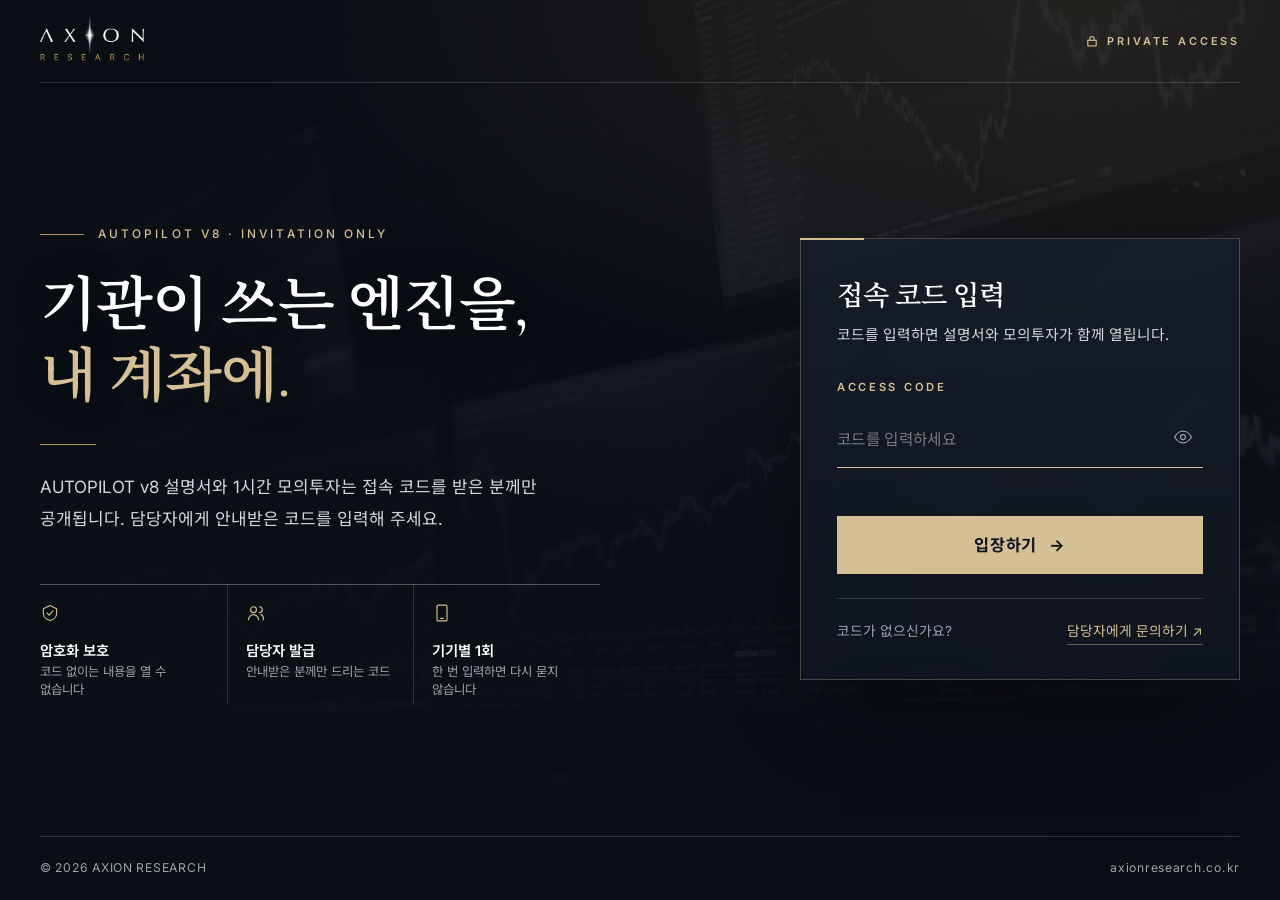
==== autopilot/index.html @ f3c70c50 "AUTOPILOT: v8 설명서 + 1시간 모의투자 페이지 추가 (/autopilot, 접속 코드 암호화) - /autopilot: AUTOPILOT v8 설명서 - /autopi" ====
<!doctype html>
<html lang="ko">
<head>
<meta charset="utf-8">
<meta name="viewport" content="width=device-width,initial-scale=1,viewport-fit=cover">
<meta name="robots" content="noindex, nofollow">
<meta name="theme-color" content="#0a0e15">
<title>AUTOPILOT v8 · AXION RESEARCH</title>
<link rel="icon" href="https://axionresearch.co.kr/favicon-32.png?v=2" type="image/png">
<link rel="apple-touch-icon" href="https://axionresearch.co.kr/apple-touch-icon.png?v=2">
<link rel="preconnect" href="https://fonts.googleapis.com">
<link rel="preconnect" href="https://fonts.gstatic.com" crossorigin>
<link href="https://fonts.googleapis.com/css2?family=Cormorant+Garamond:wght@500;600&family=Inter:wght@400;500;600;700&family=JetBrains+Mono:wght@500;600&family=Noto+Sans+KR:wght@400;500;600;700&family=Noto+Serif+KR:wght@500;600;700&display=swap" rel="stylesheet">
<style>
/* Entry page for the AUTOPILOT pages, in the AXION homepage hero style: ink,
   a black-and-white trading-room photo, champagne gold, serif headline.
   The page behind it is AES-GCM encrypted with a key derived from the code. */
#gate{--ink:#0a0e15;--ink-2:#101620;--gold:#b3925a;--gold-soft:#d5bf95;--fg:#f4f5f7;--fg-2:#d3d8df;--mute:#9aa3b0;--line:rgba(255,255,255,.14);--loss:#ff8a78;--ok:#94d4ac;
  position:fixed;inset:0;z-index:2147483647;overflow-y:auto;overflow-x:hidden;background:var(--ink);color:var(--fg);
  font:16px/1.75 Inter,"Noto Sans KR","Apple SD Gothic Neo",sans-serif;-webkit-font-smoothing:antialiased;word-break:keep-all;font-variant-numeric:lining-nums;
  transition:opacity .6s ease,visibility .6s}
#gate *{box-sizing:border-box;margin:0;padding:0}
#gate.leave{opacity:0;visibility:hidden}

/* backdrop */
#gate .bg{position:fixed;inset:0;background:url('/autopilot/gate-bg.jpg') center/cover no-repeat;filter:grayscale(100%) contrast(1.05);opacity:.32;animation:g-zoom 24s ease-out both}
#gate .veil{position:fixed;inset:0;background:
  radial-gradient(120% 80% at 85% 0%,rgba(179,146,90,.14),transparent 55%),
  linear-gradient(180deg,rgba(10,14,21,.55) 0%,rgba(10,14,21,.35) 35%,rgba(10,14,21,.92) 100%),
  linear-gradient(100deg,rgba(10,14,21,.9) 0%,rgba(10,14,21,.45) 60%,rgba(10,14,21,.2) 100%)}
@keyframes g-zoom{from{transform:scale(1.08)}to{transform:scale(1)}}

/* frame */
#gate .shell{position:relative;min-height:100dvh;display:flex;flex-direction:column;max-width:1240px;margin:0 auto;padding:0 max(20px,env(safe-area-inset-left)) 0 max(20px,env(safe-area-inset-right))}
#gate .top{display:flex;align-items:center;justify-content:space-between;padding:max(env(safe-area-inset-top),18px) 0 18px;border-bottom:1px solid var(--line)}
#gate .top img{display:block;width:104px;height:auto;transform:translateY(-8%)}
#gate .badge{display:inline-flex;align-items:center;gap:8px;font-size:.68rem;font-weight:600;letter-spacing:.26em;color:var(--gold-soft);text-transform:uppercase}
#gate .badge svg{width:14px;height:14px;stroke:currentColor;fill:none;stroke-width:1.6}
#gate .body{flex:1;display:grid;grid-template-columns:minmax(0,1.15fr) minmax(0,440px);gap:72px;align-items:center;padding:64px 0}

/* message */
#gate .k{display:inline-flex;align-items:center;gap:14px;font-size:.74rem;font-weight:500;letter-spacing:.26em;text-transform:uppercase;color:var(--gold-soft)}
#gate .k::before{content:"";width:44px;height:1px;background:var(--gold)}
#gate h1{margin-top:26px;font:600 clamp(2.3rem,4.6vw,3.9rem)/1.22 "Cormorant Garamond","Noto Serif KR",Georgia,serif;letter-spacing:-.015em;font-variant-numeric:lining-nums;color:#fff;text-shadow:0 2px 28px rgba(10,13,18,.6)}
#gate h1 span{color:var(--gold-soft)}
#gate .rule{width:56px;height:1px;background:var(--gold);margin:30px 0 26px}
#gate .lead{max-width:520px;font-size:1.06rem;line-height:1.9;color:var(--fg-2)}
#gate .trust{display:grid;grid-template-columns:repeat(3,minmax(0,1fr));margin-top:48px;border-top:1px solid rgba(255,255,255,.3);max-width:560px}
#gate .trust div{padding:18px 16px 4px 0}
#gate .trust div+div{padding-left:18px;border-left:1px solid var(--line)}
#gate .trust svg{width:20px;height:20px;stroke:var(--gold-soft);fill:none;stroke-width:1.4;stroke-linecap:round;stroke-linejoin:round}
#gate .trust b{display:block;margin-top:10px;font-size:.9rem;font-weight:600;color:#fff;line-height:1.4}
#gate .trust span{display:block;margin-top:2px;font-size:.78rem;color:var(--mute);line-height:1.5}

/* card */
#gate .card{position:relative;background:linear-gradient(180deg,rgba(22,30,43,.82),rgba(16,22,32,.86));border:1px solid rgba(213,191,149,.28);padding:40px 36px 34px;backdrop-filter:blur(14px);-webkit-backdrop-filter:blur(14px);box-shadow:0 40px 90px -40px rgba(0,0,0,.8)}
#gate .card::before{content:"";position:absolute;left:-1px;top:-1px;width:64px;height:2px;background:var(--gold-soft)}
#gate .card h2{font:600 1.7rem/1.3 "Cormorant Garamond","Noto Serif KR",serif;color:#fff}
#gate .card .sub{margin-top:8px;font-size:.92rem;color:var(--fg-2);line-height:1.7}
#gate form{margin-top:30px}
#gate label{display:block;font-size:.7rem;font-weight:600;letter-spacing:.24em;color:var(--gold-soft);text-transform:uppercase}
#gate .field{position:relative;margin-top:10px;border-bottom:1px solid rgba(255,255,255,.35);transition:border-color .25s}
#gate .field::after{content:"";position:absolute;left:0;bottom:-1px;height:1px;width:100%;background:var(--gold-soft);transform:scaleX(0);transform-origin:left;transition:transform .35s ease}
#gate .field:focus-within::after{transform:scaleX(1)}
#gate .field.bad{border-color:var(--loss)}
#gate .field.bad::after{background:var(--loss);transform:scaleX(1)}
#gate input{width:100%;height:60px;padding:0 48px 0 0;border:0;background:transparent;color:#fff;font:600 1.35rem/1 "JetBrains Mono",ui-monospace,Menlo,monospace;letter-spacing:.32em;outline:none;caret-color:var(--gold-soft)}
#gate input::placeholder{font:400 .98rem/1 Inter,"Noto Sans KR",sans-serif;letter-spacing:.02em;color:rgba(255,255,255,.42)}
#gate .eye{position:absolute;right:0;top:50%;transform:translateY(-50%);width:40px;height:40px;display:grid;place-items:center;border:0;background:transparent;color:var(--mute);cursor:pointer}
#gate .eye:hover{color:#fff}
#gate .eye svg{width:20px;height:20px;stroke:currentColor;fill:none;stroke-width:1.5;stroke-linecap:round;stroke-linejoin:round}
#gate .msg{min-height:24px;margin-top:10px;font-size:.88rem;color:var(--loss)}
#gate .go{position:relative;overflow:hidden;margin-top:14px;width:100%;height:58px;display:flex;align-items:center;justify-content:center;gap:12px;border:0;background:var(--gold-soft);color:var(--ink-2);font:700 1.02rem/1 Inter,"Noto Sans KR",sans-serif;letter-spacing:.04em;cursor:pointer;transition:background .25s,color .25s}
#gate .go:hover{background:#e3d3b2}
#gate .go:disabled{cursor:default}
#gate .go .arr{transition:transform .25s}
#gate .go:hover .arr{transform:translateX(4px)}
#gate .go.busy::after{content:"";position:absolute;left:0;bottom:0;height:3px;width:40%;background:var(--ink-2);animation:g-load 1s ease-in-out infinite}
#gate .go.ok{background:var(--ok);color:var(--ink-2)}
@keyframes g-load{0%{transform:translateX(-100%)}100%{transform:translateX(250%)}}
#gate .help{display:flex;justify-content:space-between;gap:12px;flex-wrap:wrap;margin-top:24px;padding-top:20px;border-top:1px solid var(--line);font-size:.86rem;color:var(--mute)}
#gate .help a{color:var(--gold-soft);text-decoration:none;border-bottom:1px solid rgba(213,191,149,.45);padding-bottom:1px}
#gate .help a:hover{color:#fff;border-color:#fff}
#gate .foot{display:flex;justify-content:space-between;gap:12px;flex-wrap:wrap;padding:20px 0 max(env(safe-area-inset-bottom),22px);border-top:1px solid var(--line);font-size:.76rem;letter-spacing:.06em;color:var(--mute)}

/* motion */
#gate .in{opacity:0;transform:translateY(18px);animation:g-in .8s cubic-bezier(.2,.8,.2,1) forwards}
#gate .d1{animation-delay:.05s}#gate .d2{animation-delay:.15s}#gate .d3{animation-delay:.25s}#gate .d4{animation-delay:.35s}#gate .d5{animation-delay:.45s}
@keyframes g-in{to{opacity:1;transform:none}}
#gate .shake{animation:g-shake .42s cubic-bezier(.36,.07,.19,.97)}
@keyframes g-shake{10%,90%{transform:translateX(-1px)}20%,80%{transform:translateX(3px)}30%,50%,70%{transform:translateX(-6px)}40%,60%{transform:translateX(6px)}}
@media (prefers-reduced-motion:reduce){#gate .bg,#gate .in,#gate .shake,#gate .go.busy::after{animation:none}#gate .in{opacity:1;transform:none}}

/* opening an already-unlocked browser: logo splash only */
#gate .splash{position:fixed;inset:0;display:none;flex-direction:column;align-items:center;justify-content:center;gap:22px}
#gate .splash img{width:132px;height:auto}
#gate .splash i{display:block;width:120px;height:1px;background:rgba(213,191,149,.25);position:relative;overflow:hidden}
#gate .splash i::after{content:"";position:absolute;inset:0;width:40%;background:var(--gold-soft);animation:g-load 1.1s ease-in-out infinite}
#gate[data-state="checking"] .shell{display:none}
#gate[data-state="checking"] .splash{display:flex}

@media (max-width:960px){
  /* One column: message, then the code card, then the trust row. */
  #gate .body{display:flex;flex-direction:column;align-items:stretch;gap:0;padding:44px 0 40px}
  #gate .msg-col{display:contents}
  #gate .card{order:5;margin-top:36px;max-width:520px;width:100%}
  #gate .trust{order:6;margin-top:36px}
}
@media (max-width:560px){
  #gate .top img{width:92px}
  #gate .badge{font-size:.62rem;letter-spacing:.18em}
  #gate .body{padding:32px 0 32px}
  #gate h1{font-size:2.15rem;line-height:1.28;margin-top:20px}
  #gate .rule{margin:24px 0 20px}
  #gate .lead{font-size:1rem}
  #gate .card{padding:30px 22px 26px}
  #gate .card h2{font-size:1.5rem}
  #gate input{font-size:1.2rem;letter-spacing:.26em}
  #gate .card{margin-top:30px}
  #gate .trust{margin-top:30px}
  #gate .trust div{padding-right:8px}
  #gate .trust div+div{padding-left:12px}
  #gate .trust b{font-size:.84rem}
  #gate .trust span{font-size:.72rem}
  #gate .k{font-size:.66rem;letter-spacing:.16em;gap:10px}
  #gate .k::before{width:24px}
}
</style>
</head>
<body style="margin:0;background:#0a0e15">
<div id="gate" data-state="checking">
  <div class="bg" aria-hidden="true"></div>
  <div class="veil" aria-hidden="true"></div>

  <div class="splash" role="status" aria-label="불러오는 중">
    <img src="/autopilot/axion-wordmark.png" alt="AXION RESEARCH" width="132" height="58">
    <i aria-hidden="true"></i>
  </div>

  <div class="shell">
    <header class="top in d1">
      <img src="/autopilot/axion-wordmark.png" alt="AXION RESEARCH" width="104" height="46">
      <span class="badge"><svg viewBox="0 0 20 20" aria-hidden="true"><rect x="4" y="9" width="12" height="8"/><path d="M7 9V6.5a3 3 0 0 1 6 0V9"/></svg>Private Access</span>
    </header>

    <main class="body">
      <section class="msg-col">
        <p class="k in d1">AUTOPILOT v8 · Invitation Only</p>
        <h1 class="in d2">기관이 쓰는 엔진을,<br><span>내 계좌에.</span></h1>
        <div class="rule in d3" aria-hidden="true"></div>
        <p class="lead in d3">AUTOPILOT v8 설명서와 1시간 모의투자는 접속 코드를 받은 분께만 공개됩니다. 담당자에게 안내받은 코드를 입력해 주세요.</p>
        <div class="trust in d5">
          <div><svg viewBox="0 0 24 24" aria-hidden="true"><path d="M12 3l8 4v5c0 4.5-3.4 8.2-8 9-4.6-.8-8-4.5-8-9V7z"/><path d="M8.5 12l2.5 2.5 4.5-5"/></svg><b>암호화 보호</b><span>코드 없이는 내용을 열 수 없습니다</span></div>
          <div><svg viewBox="0 0 24 24" aria-hidden="true"><circle cx="9" cy="8" r="3.5"/><path d="M3 20c0-3.3 2.7-6 6-6s6 2.7 6 6"/><path d="M16 4.5a3.5 3.5 0 0 1 0 7M18 14c2 .7 3 2.6 3 6"/></svg><b>담당자 발급</b><span>안내받은 분께만 드리는 코드</span></div>
          <div><svg viewBox="0 0 24 24" aria-hidden="true"><rect x="6" y="2.5" width="12" height="19" rx="1.5"/><path d="M10.5 18.5h3"/></svg><b>기기별 1회</b><span>한 번 입력하면 다시 묻지 않습니다</span></div>
        </div>
      </section>

      <section class="card in d4" aria-labelledby="gate-title">
        <h2 id="gate-title">접속 코드 입력</h2>
        <p class="sub">코드를 입력하면 설명서와 모의투자가 함께 열립니다.</p>
        <form id="gate-form" novalidate>
          <label for="gate-code">Access Code</label>
          <div class="field" id="gate-field">
            <input id="gate-code" type="password" autocomplete="off" autocapitalize="none" autocorrect="off" spellcheck="false" enterkeyhint="go" placeholder="코드를 입력하세요" aria-describedby="gate-err">
            <button type="button" class="eye" id="gate-eye" aria-label="코드 보기" aria-pressed="false">
              <svg viewBox="0 0 24 24" aria-hidden="true"><path d="M2 12s3.6-7 10-7 10 7 10 7-3.6 7-10 7S2 12 2 12z"/><circle cx="12" cy="12" r="3"/></svg>
            </button>
          </div>
          <p class="msg" id="gate-err" role="alert" aria-live="assertive"></p>
          <button type="submit" class="go" id="gate-btn"><span id="gate-btn-t">입장하기</span><span class="arr" aria-hidden="true">→</span></button>
        </form>
        <div class="help"><span>코드가 없으신가요?</span><a href="https://axionresearch.co.kr/#page-contact" target="_blank" rel="noopener">담당자에게 문의하기 ↗</a></div>
      </section>
    </main>

    <footer class="foot"><span>© 2026 AXION RESEARCH</span><span>axionresearch.co.kr</span></footer>
  </div>
</div>
<div id="root"></div>
<script>
(function () {
  var MODE = 'document'          // 'document': replace this page · 'module': run as an app bundle
  var SRC = '/autopilot/manual.enc'            // encrypted payload: 12-byte IV + AES-GCM ciphertext
  var CSS = ''            // stylesheet to load once unlocked (module mode)
  var SALT = 'I9Cs0TnPykfwk7oiEt+r3w=='          // PBKDF2 salt (base64), shared by every AUTOPILOT page
  var ITER = 310000
  var STORE = 'autopilot.key'    // derived key, so the code is asked once per browser

  var gate = document.getElementById('gate')
  var form = document.getElementById('gate-form')
  var field = document.getElementById('gate-field')
  var input = document.getElementById('gate-code')
  var eye = document.getElementById('gate-eye')
  var btn = document.getElementById('gate-btn')
  var btnT = document.getElementById('gate-btn-t')
  var err = document.getElementById('gate-err')
  var payload = null

  function b64(bytes) { var s = ''; for (var i = 0; i < bytes.length; i++) s += String.fromCharCode(bytes[i]); return btoa(s) }
  function unb64(s) { var b = atob(s), u = new Uint8Array(b.length); for (var i = 0; i < b.length; i++) u[i] = b.charCodeAt(i); return u }

  function load() {
    if (!payload) payload = fetch(SRC, { cache: 'no-cache' }).then(function (r) { if (!r.ok) throw new Error('HTTP ' + r.status); return r.arrayBuffer() })
    return payload
  }

  function derive(code) {
    return crypto.subtle.importKey('raw', new TextEncoder().encode(code), 'PBKDF2', false, ['deriveBits']).then(function (base) {
      return crypto.subtle.deriveBits({ name: 'PBKDF2', salt: unb64(SALT), iterations: ITER, hash: 'SHA-256' }, base, 256)
    }).then(function (bits) { return new Uint8Array(bits) })
  }

  function decrypt(raw) {
    return Promise.all([load(), crypto.subtle.importKey('raw', raw, 'AES-GCM', false, ['decrypt'])]).then(function (r) {
      var buf = new Uint8Array(r[0])
      return crypto.subtle.decrypt({ name: 'AES-GCM', iv: buf.slice(0, 12) }, r[1], buf.slice(12))
    })
  }

  function show(plain) {
    if (MODE === 'document') {
      var html = new TextDecoder().decode(plain)
      document.open(); document.write(html); document.close()
      return
    }
    if (CSS) { var l = document.createElement('link'); l.rel = 'stylesheet'; l.href = CSS; document.head.appendChild(l) }
    var s = document.createElement('script')
    s.type = 'module'
    s.src = URL.createObjectURL(new Blob([plain], { type: 'text/javascript' }))
    document.body.appendChild(s)
    document.body.style.background = ''
    gate.classList.add('leave')
    setTimeout(function () { gate.remove() }, 700)
  }

  function ask() {
    gate.setAttribute('data-state', 'ask')
    // Do not pop the keyboard over the page on phones.
    if (window.matchMedia && matchMedia('(pointer:fine)').matches) input.focus()
  }

  function busy(on) {
    btn.disabled = on
    btn.classList.toggle('busy', on)
    btnT.textContent = on ? '확인 중' : '입장하기'
  }

  function fail(text) {
    busy(false)
    err.textContent = text
    field.classList.add('bad')
    input.setAttribute('aria-invalid', 'true')
    field.classList.remove('shake'); void field.offsetWidth; field.classList.add('shake')
    input.select()
  }

  eye.addEventListener('click', function () {
    var visible = input.type === 'text'
    input.type = visible ? 'password' : 'text'
    eye.setAttribute('aria-pressed', String(!visible))
    eye.setAttribute('aria-label', visible ? '코드 보기' : '코드 숨기기')
    input.focus()
  })

  input.addEventListener('input', function () { err.textContent = ''; field.classList.remove('bad'); input.removeAttribute('aria-invalid') })

  form.addEventListener('submit', function (e) {
    e.preventDefault()
    var code = input.value.trim().toLowerCase()
    if (!code) { fail('접속 코드를 입력해 주세요.'); return }
    busy(true)
    err.textContent = ''
    var raw
    derive(code).then(function (k) { raw = k; return decrypt(k) }).then(function (plain) {
      try { localStorage.setItem(STORE, b64(raw)) } catch (_) {}
      btn.classList.remove('busy'); btn.classList.add('ok'); btnT.textContent = '확인되었습니다'
      setTimeout(function () { show(plain) }, 450)
    }, function (e2) {
      if (e2 && e2.name === 'OperationError') fail('코드가 맞지 않습니다. 다시 확인해 주세요.')
      else fail('페이지를 불러오지 못했습니다. 잠시 후 다시 시도해 주세요.')
    })
  })

  if (!window.crypto || !crypto.subtle) { ask(); fail('이 브라우저에서는 열 수 없습니다. 최신 브라우저로 열어 주세요.'); btn.disabled = true; return }

  // Already unlocked in this browser: open straight away behind the logo splash.
  var saved = null
  try { saved = localStorage.getItem(STORE) } catch (_) {}
  if (!saved) return ask()
  decrypt(unb64(saved)).then(show, function () {
    try { localStorage.removeItem(STORE) } catch (_) {}
    ask()
  })
})()
</script>
</body>
</html>
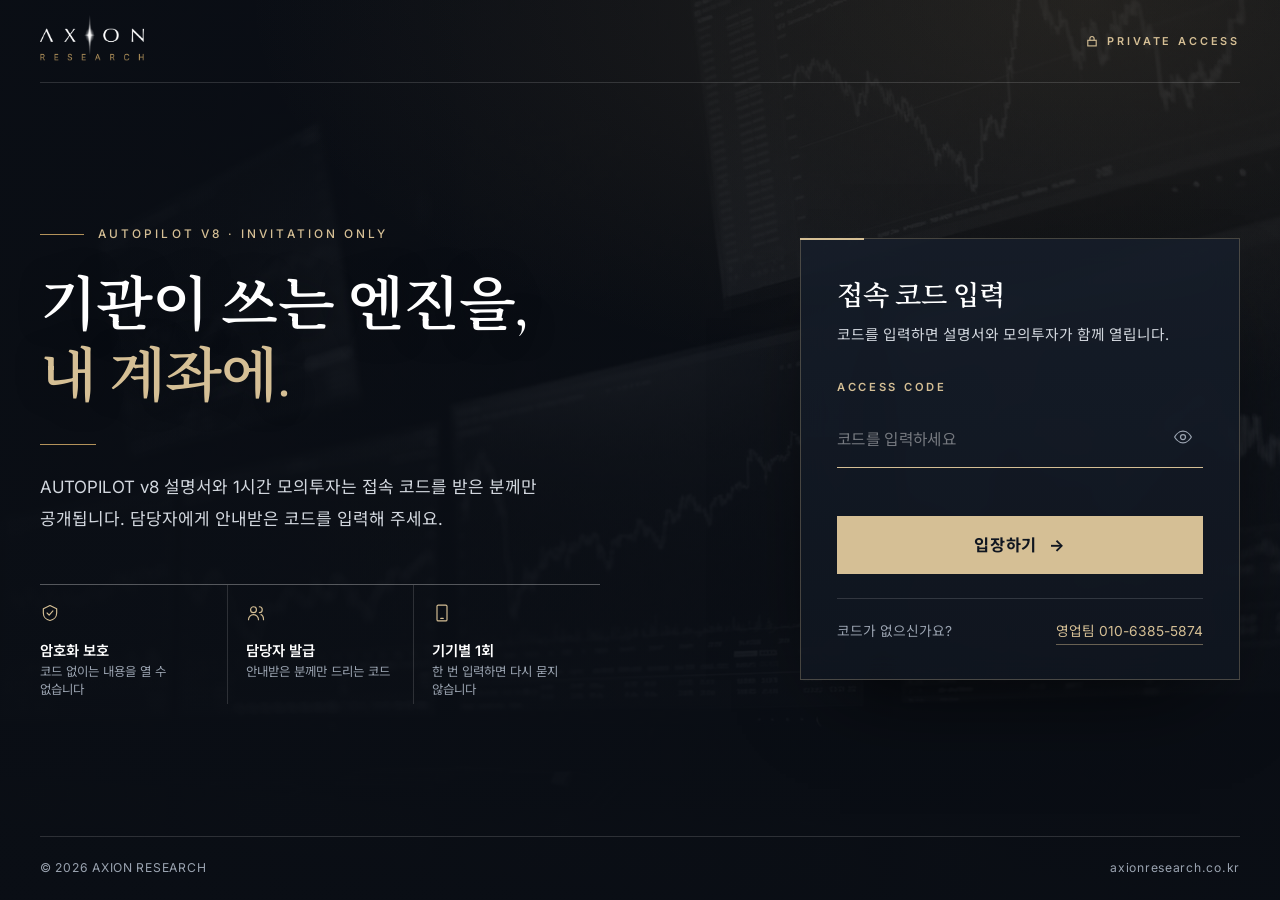
==== commit 412ce3a1: "AUTOPILOT: 결과 페이지 개편 · PC/모바일 별도 레이아웃 · 영업팀 전화 · 설치 가이드 - 결과 페이지: 잉크 상단(결론 · 손익 · 핵심 지표 4칸) + 자산 흐름 " ====
--- a/autopilot/index.html
+++ b/autopilot/index.html
@@ -170,7 +170,7 @@
           <p class="msg" id="gate-err" role="alert" aria-live="assertive"></p>
           <button type="submit" class="go" id="gate-btn"><span id="gate-btn-t">입장하기</span><span class="arr" aria-hidden="true">→</span></button>
         </form>
-        <div class="help"><span>코드가 없으신가요?</span><a href="https://axionresearch.co.kr/#page-contact" target="_blank" rel="noopener">담당자에게 문의하기 ↗</a></div>
+        <div class="help"><span>코드가 없으신가요?</span><a href="tel:01063855874">영업팀 010-6385-5874</a></div>
       </section>
     </main>
 
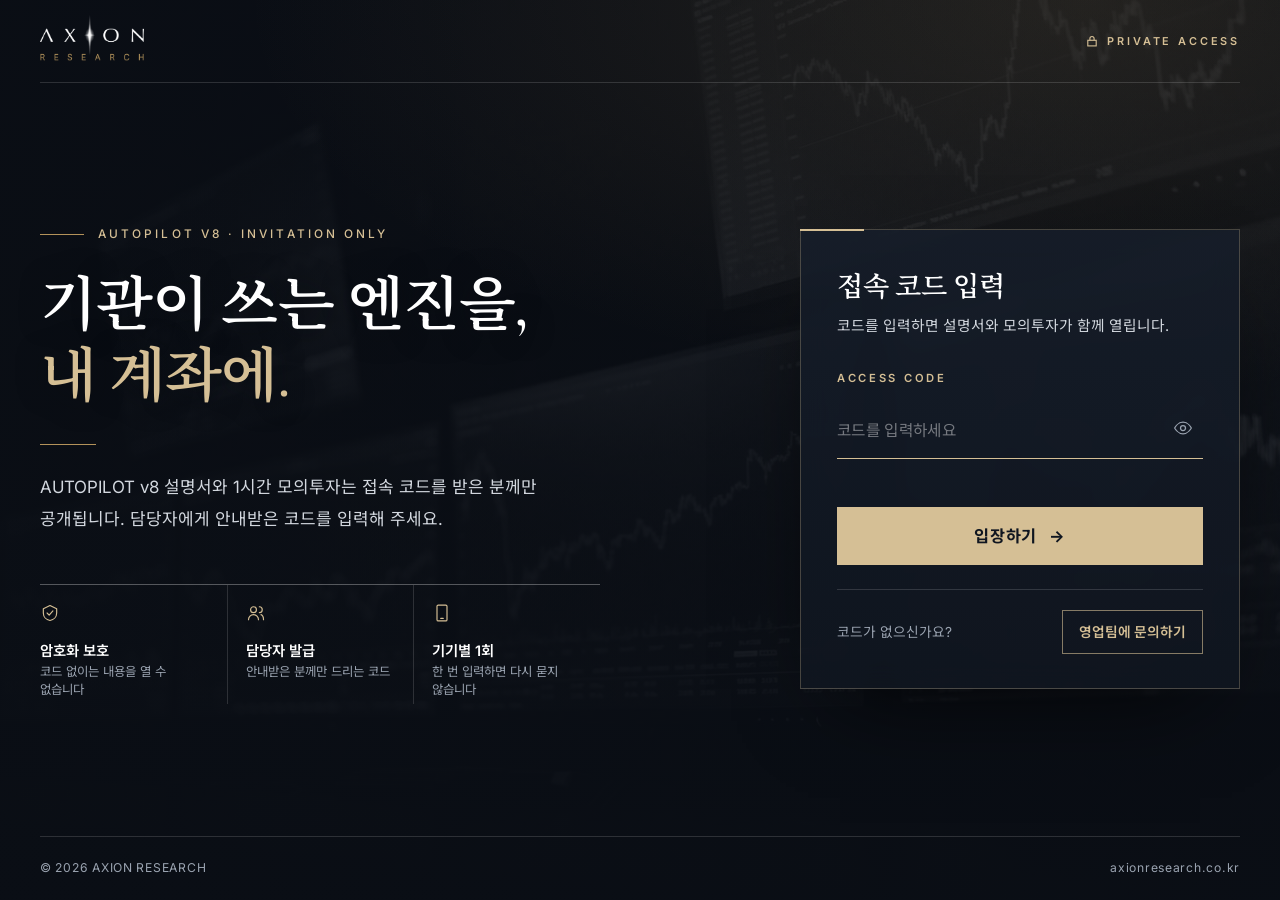
==== commit 77408c4a: "AUTOPILOT: 문의 버튼을 「영업팀에 문의하기」로 통일 (번호 표시 없이 전화 연결) Co-Authored-By: Claude Opus 5.5 <noreply@anthropi" ====
--- a/autopilot/index.html
+++ b/autopilot/index.html
@@ -79,8 +79,9 @@
 #gate .go.ok{background:var(--ok);color:var(--ink-2)}
 @keyframes g-load{0%{transform:translateX(-100%)}100%{transform:translateX(250%)}}
 #gate .help{display:flex;justify-content:space-between;gap:12px;flex-wrap:wrap;margin-top:24px;padding-top:20px;border-top:1px solid var(--line);font-size:.86rem;color:var(--mute)}
-#gate .help a{color:var(--gold-soft);text-decoration:none;border-bottom:1px solid rgba(213,191,149,.45);padding-bottom:1px}
-#gate .help a:hover{color:#fff;border-color:#fff}
+#gate .help{align-items:center}
+#gate .help a.call{display:inline-block;padding:9px 16px;border:1px solid rgba(213,191,149,.6);color:var(--gold-soft);text-decoration:none;font-weight:600;transition:background .25s,color .25s}
+#gate .help a.call:hover{background:var(--gold-soft);color:var(--ink-2)}
 #gate .foot{display:flex;justify-content:space-between;gap:12px;flex-wrap:wrap;padding:20px 0 max(env(safe-area-inset-bottom),22px);border-top:1px solid var(--line);font-size:.76rem;letter-spacing:.06em;color:var(--mute)}
 
 /* motion */
@@ -170,7 +171,7 @@
           <p class="msg" id="gate-err" role="alert" aria-live="assertive"></p>
           <button type="submit" class="go" id="gate-btn"><span id="gate-btn-t">입장하기</span><span class="arr" aria-hidden="true">→</span></button>
         </form>
-        <div class="help"><span>코드가 없으신가요?</span><a href="tel:01063855874">영업팀 010-6385-5874</a></div>
+        <div class="help"><span>코드가 없으신가요?</span><a class="call" href="tel:01063855874">영업팀에 문의하기</a></div>
       </section>
     </main>
 
